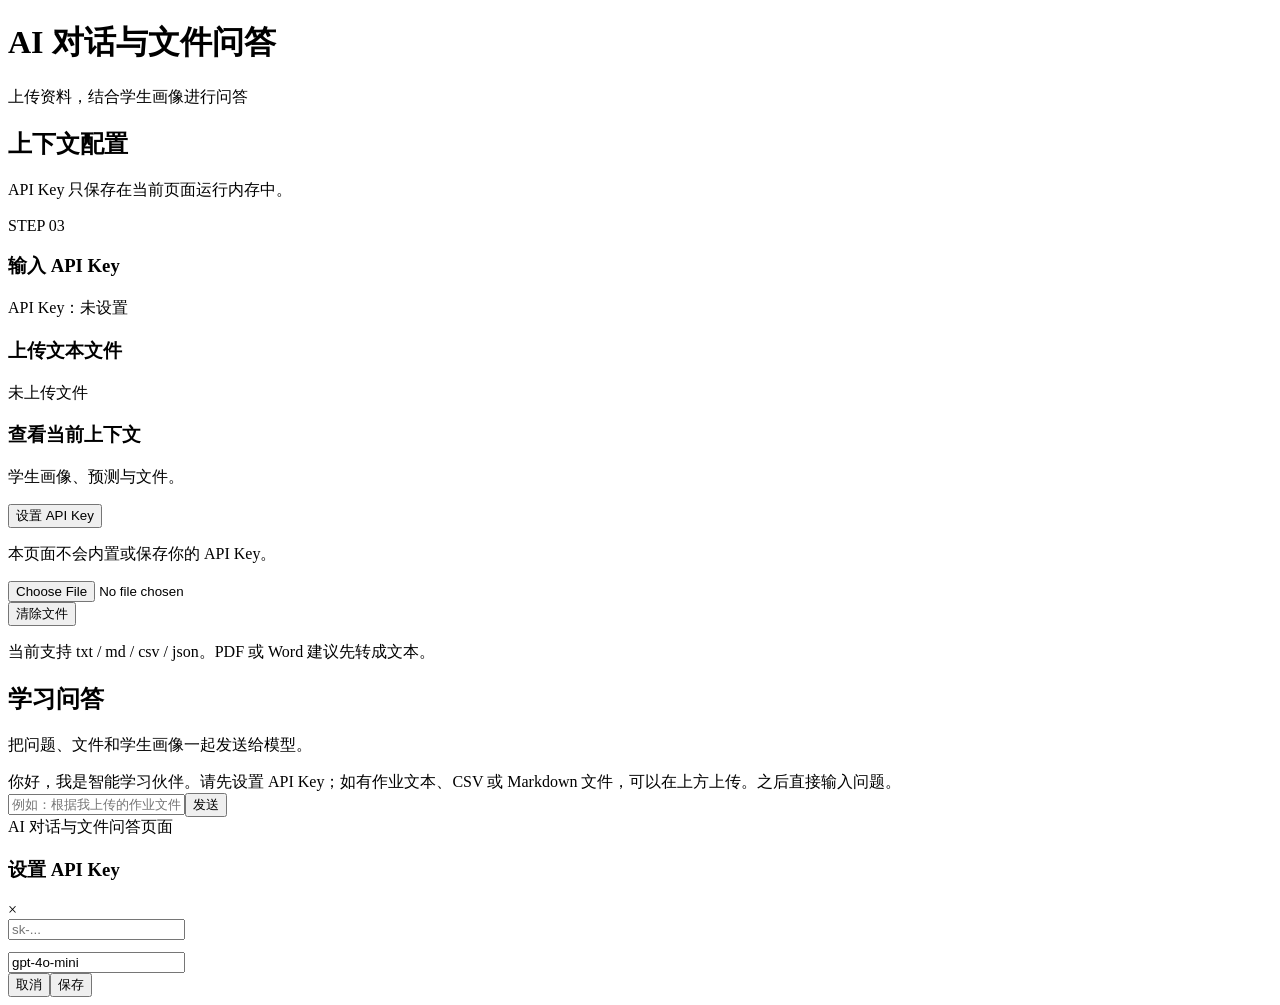
==== ai-chat.html @ 930dd2fe "Add files via upload" ====
<!DOCTYPE html><html lang="zh-CN"><head><meta charset="UTF-8"/><meta name="viewport" content="width=device-width, initial-scale=1.0"/><title>AI 对话与文件问答｜智能学习伙伴原型</title><link rel="stylesheet" href="assets/css/style.css"/></head>
<body><div class="container"><header class="site-header"><h1>AI 对话与文件问答</h1><p>上传资料，结合学生画像进行问答</p></header><nav id="main-nav" class="top-nav"></nav>
<main><section>
<div class="section-head"><div><h2 class="section-title">上下文配置</h2><p class="section-subtitle">API Key 只保存在当前页面运行内存中。</p></div><span class="step-badge">STEP 03</span></div>
<div class="grid-3">
  <div class="card action" data-action-group="ai-config" data-opens="key-panel" onclick="togglePanel('ai-config','key-panel')"><h3>输入 API Key</h3><p id="api-key-status">API Key：未设置</p></div>
  <div class="card action" data-action-group="ai-config" data-opens="file-panel" onclick="togglePanel('ai-config','file-panel')"><h3>上传文本文件</h3><p id="file-status">未上传文件</p></div>
  <div class="card action" data-action-group="ai-config" data-opens="context-panel" onclick="togglePanel('ai-config','context-panel'); setText('context-preview', buildProfileText(loadProfile()) + '\n\n文件：' + (uploadedFileName || '无'))"><h3>查看当前上下文</h3><p>学生画像、预测与文件。</p></div>
</div>
<div id="key-panel" data-panel-group="ai-config" class="accordion-panel"><button class="primary" onclick="openModal('apiKeyModal')">设置 API Key</button><p class="muted">本页面不会内置或保存你的 API Key。</p></div>
<div id="file-panel" data-panel-group="ai-config" class="accordion-panel"><div class="file-zone"><input type="file" id="file-input" accept=".txt,.md,.csv,.json"/><div class="toolbar"><button onclick="clearUploadedFile()">清除文件</button></div><div id="file-preview" class="file-preview hidden"></div></div><p class="muted">当前支持 txt / md / csv / json。PDF 或 Word 建议先转成文本。</p></div>
<div id="context-panel" data-panel-group="ai-config" class="accordion-panel"><div id="context-preview" class="result-box"></div></div>
</section>
<section><div class="section-head"><div><h2 class="section-title">学习问答</h2><p class="section-subtitle">把问题、文件和学生画像一起发送给模型。</p></div></div><div class="chat-container" id="chat-container"><div class="message assistant">你好，我是智能学习伙伴。请先设置 API Key；如有作业文本、CSV 或 Markdown 文件，可以在上方上传。之后直接输入问题。</div></div><div class="chat-input"><input type="text" id="chat-input" placeholder="例如：根据我上传的作业文件，帮我讲解第 2 题"/><button id="send-chat" class="primary">发送</button></div></section>
</main><footer class="footer">AI 对话与文件问答页面</footer></div>
<div id="apiKeyModal" class="modal"><div class="modal-content"><div class="modal-head"><h3>设置 API Key</h3><span class="close" onclick="closeModal('apiKeyModal')">&times;</span></div><input type="password" id="api-key-input" placeholder="sk-..." autocomplete="off"/><div style="height:12px"></div><input type="text" id="api-model-input" value="gpt-4o-mini"/><div class="toolbar"><button onclick="closeModal('apiKeyModal')">取消</button><button class="primary" onclick="saveApiKeyFromModal()">保存</button></div></div></div>
<script src="assets/js/common.js"></script><script src="assets/js/prediction.js"></script><script src="assets/js/ai.js"></script><script>renderMainNav('ai-chat.html'); bindChat();</script></body></html>
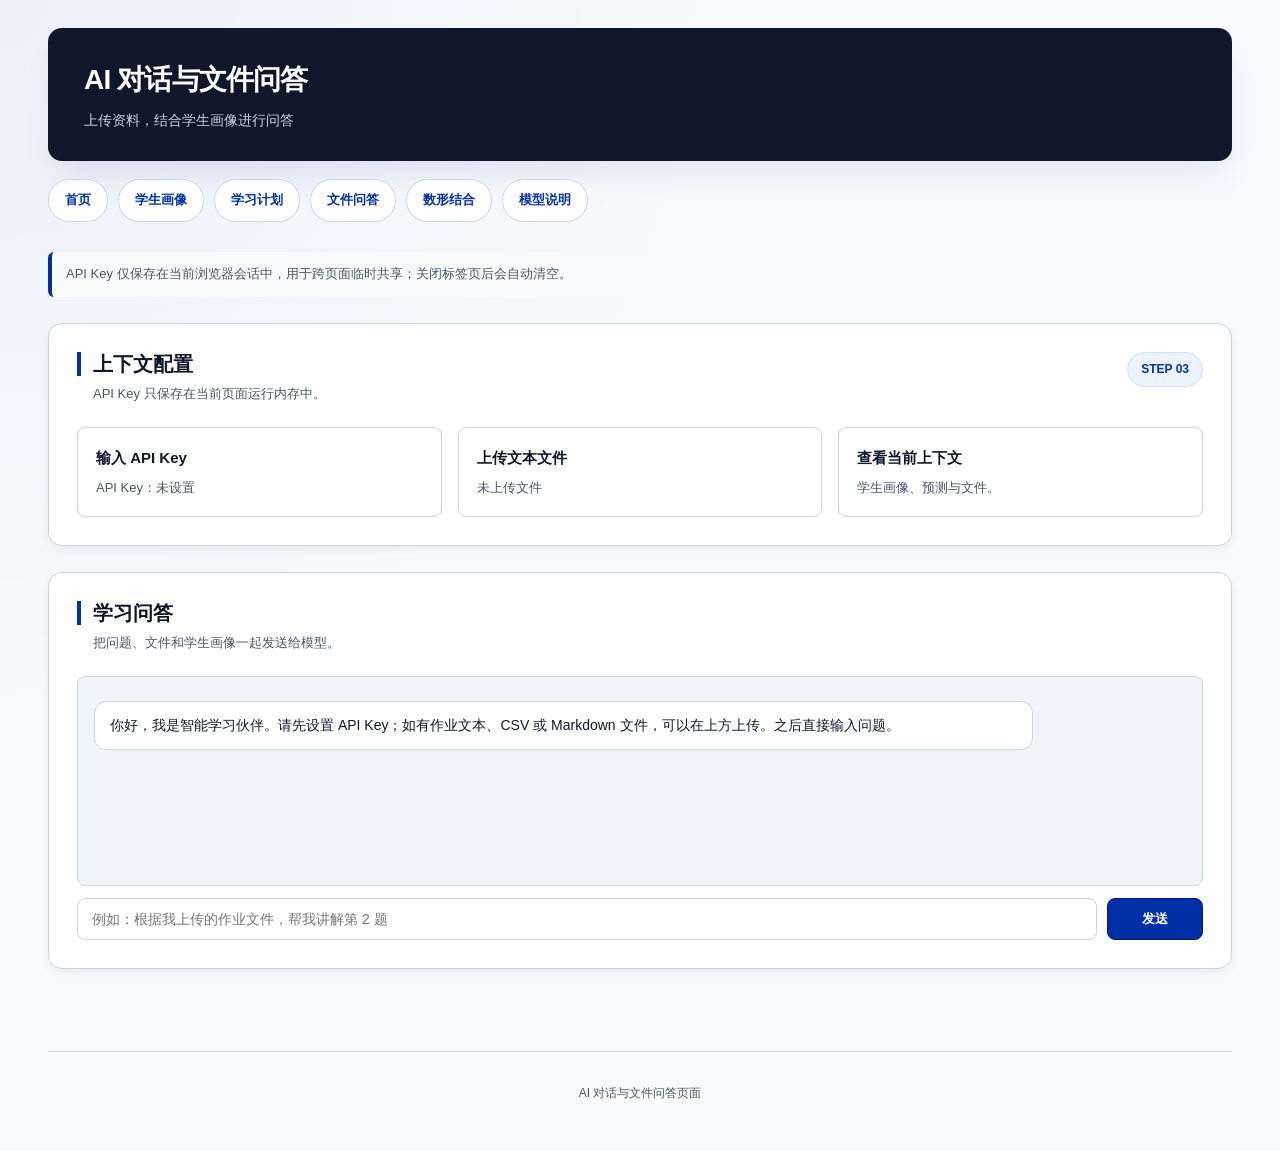
==== commit ef140485: "Add files via upload" ====
--- a/ai-chat.html
+++ b/ai-chat.html
@@ -1,5 +1,5 @@
 <!DOCTYPE html><html lang="zh-CN"><head><meta charset="UTF-8"/><meta name="viewport" content="width=device-width, initial-scale=1.0"/><title>AI 对话与文件问答｜智能学习伙伴原型</title><link rel="stylesheet" href="assets/css/style.css"/></head>
-<body><div class="container"><header class="site-header"><h1>AI 对话与文件问答</h1><p>上传资料，结合学生画像进行问答</p></header><nav id="main-nav" class="top-nav"></nav>
+<body><div class="container"><header class="site-header"><h1>AI 对话与文件问答</h1><p>上传资料，结合学生画像进行问答</p></header><nav id="main-nav" class="top-nav"></nav><div class="notice">API Key 仅保存在当前浏览器会话中，用于跨页面临时共享；关闭标签页后会自动清空。</div>
 <main><section>
 <div class="section-head"><div><h2 class="section-title">上下文配置</h2><p class="section-subtitle">API Key 只保存在当前页面运行内存中。</p></div><span class="step-badge">STEP 03</span></div>
 <div class="grid-3">
@@ -7,7 +7,7 @@
   <div class="card action" data-action-group="ai-config" data-opens="file-panel" onclick="togglePanel('ai-config','file-panel')"><h3>上传文本文件</h3><p id="file-status">未上传文件</p></div>
   <div class="card action" data-action-group="ai-config" data-opens="context-panel" onclick="togglePanel('ai-config','context-panel'); setText('context-preview', buildProfileText(loadProfile()) + '\n\n文件：' + (uploadedFileName || '无'))"><h3>查看当前上下文</h3><p>学生画像、预测与文件。</p></div>
 </div>
-<div id="key-panel" data-panel-group="ai-config" class="accordion-panel"><button class="primary" onclick="openModal('apiKeyModal')">设置 API Key</button><p class="muted">本页面不会内置或保存你的 API Key。</p></div>
+<div id="key-panel" data-panel-group="ai-config" class="accordion-panel"><div class="toolbar"><button class="primary" onclick="openModal('apiKeyModal')">设置 API Key</button><button onclick="clearApiKeySessionFromChat()">清除本次会话 Key</button></div><p class="muted">API Key 使用 sessionStorage 临时共享，仅限当前浏览器会话；关闭标签页后清空。</p></div>
 <div id="file-panel" data-panel-group="ai-config" class="accordion-panel"><div class="file-zone"><input type="file" id="file-input" accept=".txt,.md,.csv,.json"/><div class="toolbar"><button onclick="clearUploadedFile()">清除文件</button></div><div id="file-preview" class="file-preview hidden"></div></div><p class="muted">当前支持 txt / md / csv / json。PDF 或 Word 建议先转成文本。</p></div>
 <div id="context-panel" data-panel-group="ai-config" class="accordion-panel"><div id="context-preview" class="result-box"></div></div>
 </section>
--- a/assets/css/style.css
+++ b/assets/css/style.css
@@ -0,0 +1,123 @@
+:root {
+  --primary: #002FA7;
+  --primary-hover: #002485;
+  --primary-light: #edf2ff;
+  --primary-dark: #001C66;
+  --bg: #f8fafc;
+  --surface: #ffffff;
+  --surface-inset: #f1f5f9;
+  --border: #cbd5e1;
+  --text: #0f172a;
+  --muted: #475569;
+  --shadow: 0 4px 12px -2px rgba(15, 23, 42, 0.08);
+  --radius: 14px;
+  --radius-sm: 8px;
+}
+* { box-sizing: border-box; }
+html { scroll-behavior: smooth; }
+body {
+  margin: 0;
+  font-family: -apple-system, BlinkMacSystemFont, "Segoe UI", Roboto, "Helvetica Neue", Arial, "PingFang SC", sans-serif;
+  background: radial-gradient(circle at 0% 0%, rgba(0, 47, 167, 0.05) 0%, transparent 42%), var(--bg);
+  color: var(--text);
+  line-height: 1.6;
+  -webkit-font-smoothing: antialiased;
+}
+a { color: inherit; text-decoration: none; }
+.container { max-width: 1220px; margin: 0 auto; padding: 0 18px; }
+.site-header {
+  margin: 28px auto 0;
+  padding: 30px 36px;
+  background: #0f172a;
+  color: #fff;
+  border-radius: var(--radius);
+  box-shadow: 0 20px 32px -8px rgba(0, 47, 167, 0.10);
+}
+.site-header h1 { margin: 0 0 6px; font-size: 28px; letter-spacing: -0.03em; }
+.site-header p { margin: 0; color: #cbd5e1; font-size: 14px; }
+.top-nav { display: flex; flex-wrap: wrap; gap: 10px; margin: 18px 0 30px; }
+.nav-pill, .button, button {
+  display: inline-flex;
+  align-items: center;
+  justify-content: center;
+  border: 1px solid var(--border);
+  border-radius: 999px;
+  padding: 10px 16px;
+  background: #fff;
+  color: var(--primary);
+  font-weight: 650;
+  font-size: 13px;
+  cursor: pointer;
+  transition: .15s ease;
+}
+.nav-pill:hover, .button:hover, button:hover { background: var(--primary-light); border-color: #b8c7f8; }
+.button.primary, button.primary { background: var(--primary); color: #fff; border-color: var(--primary-dark); }
+.button.primary:hover, button.primary:hover { background: var(--primary-hover); }
+.button.danger, button.danger { color:#991b1b; border-color:#fecaca; background:#fff; }
+main { padding: 0 0 56px; }
+section, .panel {
+  background: var(--surface);
+  border: 1px solid var(--border);
+  border-radius: var(--radius);
+  padding: 28px;
+  margin: 26px 0;
+  box-shadow: var(--shadow);
+}
+.section-head { display:flex; align-items:flex-start; justify-content:space-between; gap:20px; margin-bottom:22px; }
+.section-title { margin:0; font-size:20px; border-left:4px solid var(--primary); padding-left:12px; line-height:1.2; }
+.section-subtitle { margin:8px 0 0 16px; color:var(--muted); font-size:13px; }
+.step-badge { background: var(--primary-light); color:var(--primary); border:1px solid #d4dfff; border-radius:999px; padding:7px 13px; font-weight:700; font-size:12px; white-space:nowrap; }
+.grid-2 { display:grid; grid-template-columns: 1fr 1fr; gap:20px; }
+.grid-3 { display:grid; grid-template-columns: repeat(3, 1fr); gap:16px; }
+.grid-4 { display:grid; grid-template-columns: repeat(4, 1fr); gap:14px; }
+@media (max-width: 900px) { .grid-2,.grid-3,.grid-4 { grid-template-columns:1fr; } .site-header{margin-top:0;border-radius:0;} }
+.card {
+  border:1px solid var(--border);
+  border-radius: var(--radius-sm);
+  background:#fff;
+  padding:18px;
+}
+.card.soft { background: var(--surface-inset); }
+.card.action { cursor:pointer; }
+.card.action:hover, .card.action.active { border-color:var(--primary); background:var(--primary-light); }
+.card h3 { margin:0 0 8px; font-size:15px; }
+.card p { margin:0; color:var(--muted); font-size:13px; }
+.muted { color:var(--muted); font-size:13px; }
+.kpi { display:flex; flex-direction:column; gap:6px; }
+.kpi-label { color:var(--muted); font-size:12px; }
+.kpi-value { color:var(--primary); font-size:26px; font-weight:800; letter-spacing:-.02em; }
+.slider-row { display:grid; grid-template-columns: 130px 1fr 92px; gap:16px; align-items:center; margin:18px 0; }
+.slider-row label { font-weight:650; font-size:14px; }
+.value-badge { background:var(--primary-light); color:var(--primary); border:1px solid #d5dfff; border-radius:999px; padding:6px 10px; text-align:center; font-weight:700; font-size:12px; }
+input[type="range"] { width:100%; accent-color: var(--primary); }
+input[type="text"], input[type="password"], textarea, select {
+  width:100%; padding:12px 14px; border:1px solid var(--border); border-radius:var(--radius-sm); background:#fff; color:var(--text); font-size:14px;
+}
+input:focus, textarea:focus { outline:none; border-color:var(--primary); box-shadow:0 0 0 3px rgba(0,47,167,.08); }
+textarea { min-height:110px; resize:vertical; }
+.toolbar { display:flex; flex-wrap:wrap; gap:10px; align-items:center; margin-top:14px; }
+.result-box { background:var(--surface-inset); border:1px solid var(--border); border-radius:var(--radius-sm); padding:16px; margin-top:14px; white-space:pre-wrap; }
+.accordion-panel { display:none; margin-top:16px; border:1px solid var(--border); border-radius:var(--radius-sm); padding:18px; background:#fff; }
+.accordion-panel.active { display:block; }
+.chat-container { min-height:210px; max-height:360px; overflow:auto; background:var(--surface-inset); border:1px solid var(--border); border-radius:var(--radius-sm); padding:16px; }
+.message { max-width:86%; padding:12px 15px; border-radius:12px; margin:8px 0; font-size:14px; white-space:pre-wrap; }
+.message.user { margin-left:auto; background:var(--primary); color:#fff; }
+.message.assistant { margin-right:auto; background:#fff; border:1px solid var(--border); }
+.chat-input { display:grid; grid-template-columns: 1fr 96px; gap:10px; margin-top:12px; }
+.chat-input button { border-radius:var(--radius-sm); white-space:nowrap; }
+.file-zone { border:2px dashed var(--border); background:var(--surface-inset); border-radius:var(--radius-sm); padding:18px; }
+.file-preview { margin-top:14px; max-height:150px; overflow:auto; padding:14px; background:#0f172a; color:#cbd5e1; border-radius:var(--radius-sm); font-family: ui-monospace, SFMono-Regular, Menlo, monospace; font-size:12px; white-space:pre-wrap; }
+.notice { border-left:4px solid var(--primary); background:#f8fafc; padding:12px 14px; border-radius:6px; color:var(--muted); font-size:13px; }
+.footer { color:var(--muted); text-align:center; padding:32px 0 48px; font-size:12px; border-top:1px solid var(--border); }
+.modal { display:none; position:fixed; inset:0; background:rgba(15,23,42,.42); z-index:999; padding:20px; }
+.modal.active { display:block; }
+.modal-content { max-width:520px; margin:12vh auto; background:#fff; border:1px solid var(--border); border-radius:var(--radius); padding:24px; box-shadow:0 25px 50px rgba(0,0,0,.18); }
+.modal-head { display:flex; justify-content:space-between; align-items:center; margin-bottom:18px; }
+.close { font-size:24px; cursor:pointer; color:var(--muted); }
+.ggb-pane { display:none; margin-top:16px; border:1px solid var(--border); border-radius:var(--radius-sm); min-height:480px; overflow:hidden; background:var(--surface-inset); }
+.ggb-pane.active { display:block; }
+.command-badges { display:flex; flex-wrap:wrap; gap:6px; margin-top:10px; }
+.command-badge { font-family:ui-monospace, SFMono-Regular, Menlo, monospace; font-size:12px; background:var(--primary-light); color:var(--primary-dark); border:1px solid #cbd5e1; border-radius:6px; padding:4px 8px; }
+.index-hero { display:grid; grid-template-columns: 1.1fr .9fr; gap:22px; align-items:stretch; }
+.index-card { min-height:145px; display:flex; flex-direction:column; justify-content:space-between; }
+@media (max-width: 900px) { .index-hero { grid-template-columns:1fr; } .chat-input { grid-template-columns:1fr; } .slider-row{grid-template-columns:1fr;} }
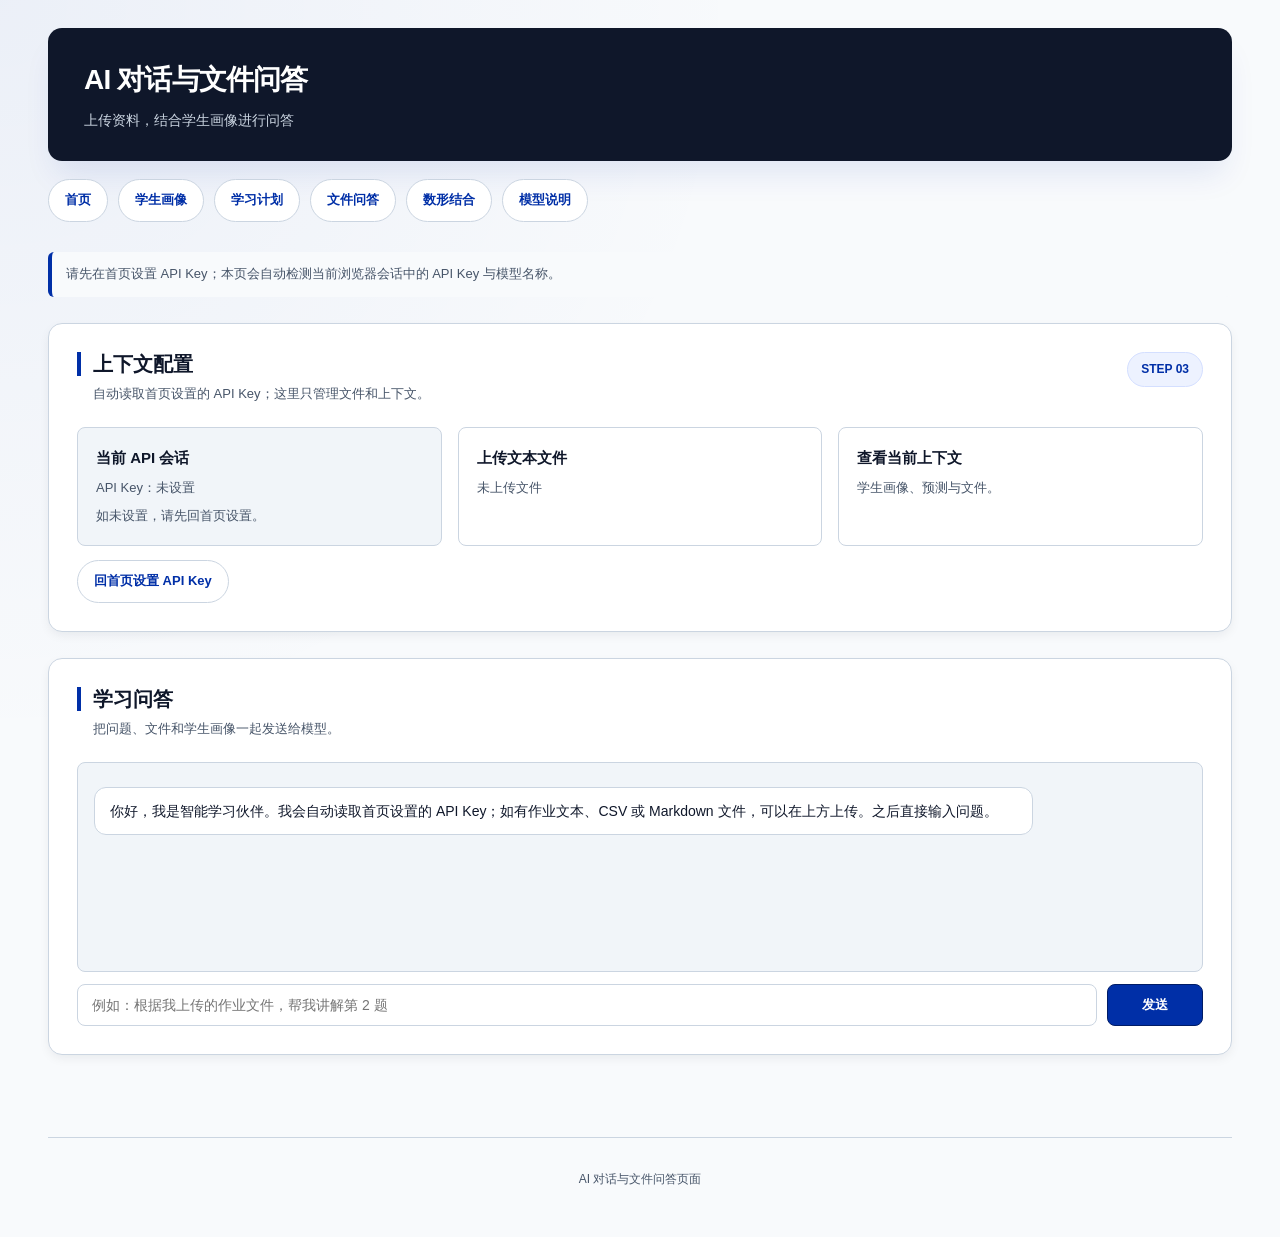
==== commit 65d180f3: "Add files via upload" ====
--- a/ai-chat.html
+++ b/ai-chat.html
@@ -1,17 +1,16 @@
 <!DOCTYPE html><html lang="zh-CN"><head><meta charset="UTF-8"/><meta name="viewport" content="width=device-width, initial-scale=1.0"/><title>AI 对话与文件问答｜智能学习伙伴原型</title><link rel="stylesheet" href="assets/css/style.css"/></head>
-<body><div class="container"><header class="site-header"><h1>AI 对话与文件问答</h1><p>上传资料，结合学生画像进行问答</p></header><nav id="main-nav" class="top-nav"></nav><div class="notice">API Key 仅保存在当前浏览器会话中，用于跨页面临时共享；关闭标签页后会自动清空。</div>
+<body><div class="container"><header class="site-header"><h1>AI 对话与文件问答</h1><p>上传资料，结合学生画像进行问答</p></header><nav id="main-nav" class="top-nav"></nav><div class="notice">请先在首页设置 API Key；本页会自动检测当前浏览器会话中的 API Key 与模型名称。</div>
 <main><section>
-<div class="section-head"><div><h2 class="section-title">上下文配置</h2><p class="section-subtitle">API Key 只保存在当前页面运行内存中。</p></div><span class="step-badge">STEP 03</span></div>
+<div class="section-head"><div><h2 class="section-title">上下文配置</h2><p class="section-subtitle">自动读取首页设置的 API Key；这里只管理文件和上下文。</p></div><span class="step-badge">STEP 03</span></div>
 <div class="grid-3">
-  <div class="card action" data-action-group="ai-config" data-opens="key-panel" onclick="togglePanel('ai-config','key-panel')"><h3>输入 API Key</h3><p id="api-key-status">API Key：未设置</p></div>
+  <div class="card soft"><h3>当前 API 会话</h3><p id="api-key-status">API Key：未设置</p><p class="muted" style="margin-top:8px;">如未设置，请先回首页设置。</p></div>
   <div class="card action" data-action-group="ai-config" data-opens="file-panel" onclick="togglePanel('ai-config','file-panel')"><h3>上传文本文件</h3><p id="file-status">未上传文件</p></div>
   <div class="card action" data-action-group="ai-config" data-opens="context-panel" onclick="togglePanel('ai-config','context-panel'); setText('context-preview', buildProfileText(loadProfile()) + '\n\n文件：' + (uploadedFileName || '无'))"><h3>查看当前上下文</h3><p>学生画像、预测与文件。</p></div>
 </div>
-<div id="key-panel" data-panel-group="ai-config" class="accordion-panel"><div class="toolbar"><button class="primary" onclick="openModal('apiKeyModal')">设置 API Key</button><button onclick="clearApiKeySessionFromChat()">清除本次会话 Key</button></div><p class="muted">API Key 使用 sessionStorage 临时共享，仅限当前浏览器会话；关闭标签页后清空。</p></div>
+<div class="toolbar"><a id="ai-home-api-link" class="button" href="index.html">回首页设置 API Key</a></div>
 <div id="file-panel" data-panel-group="ai-config" class="accordion-panel"><div class="file-zone"><input type="file" id="file-input" accept=".txt,.md,.csv,.json"/><div class="toolbar"><button onclick="clearUploadedFile()">清除文件</button></div><div id="file-preview" class="file-preview hidden"></div></div><p class="muted">当前支持 txt / md / csv / json。PDF 或 Word 建议先转成文本。</p></div>
 <div id="context-panel" data-panel-group="ai-config" class="accordion-panel"><div id="context-preview" class="result-box"></div></div>
 </section>
-<section><div class="section-head"><div><h2 class="section-title">学习问答</h2><p class="section-subtitle">把问题、文件和学生画像一起发送给模型。</p></div></div><div class="chat-container" id="chat-container"><div class="message assistant">你好，我是智能学习伙伴。请先设置 API Key；如有作业文本、CSV 或 Markdown 文件，可以在上方上传。之后直接输入问题。</div></div><div class="chat-input"><input type="text" id="chat-input" placeholder="例如：根据我上传的作业文件，帮我讲解第 2 题"/><button id="send-chat" class="primary">发送</button></div></section>
+<section><div class="section-head"><div><h2 class="section-title">学习问答</h2><p class="section-subtitle">把问题、文件和学生画像一起发送给模型。</p></div></div><div class="chat-container" id="chat-container"><div class="message assistant">你好，我是智能学习伙伴。我会自动读取首页设置的 API Key；如有作业文本、CSV 或 Markdown 文件，可以在上方上传。之后直接输入问题。</div></div><div class="chat-input"><input type="text" id="chat-input" placeholder="例如：根据我上传的作业文件，帮我讲解第 2 题"/><button id="send-chat" class="primary">发送</button></div></section>
 </main><footer class="footer">AI 对话与文件问答页面</footer></div>
-<div id="apiKeyModal" class="modal"><div class="modal-content"><div class="modal-head"><h3>设置 API Key</h3><span class="close" onclick="closeModal('apiKeyModal')">&times;</span></div><input type="password" id="api-key-input" placeholder="sk-..." autocomplete="off"/><div style="height:12px"></div><input type="text" id="api-model-input" value="gpt-4o-mini"/><div class="toolbar"><button onclick="closeModal('apiKeyModal')">取消</button><button class="primary" onclick="saveApiKeyFromModal()">保存</button></div></div></div>
 <script src="assets/js/common.js"></script><script src="assets/js/prediction.js"></script><script src="assets/js/ai.js"></script><script>renderMainNav('ai-chat.html'); bindChat();</script></body></html>
--- a/assets/css/style.css
+++ b/assets/css/style.css
@@ -121,3 +121,5 @@
 .index-hero { display:grid; grid-template-columns: 1.1fr .9fr; gap:22px; align-items:stretch; }
 .index-card { min-height:145px; display:flex; flex-direction:column; justify-content:space-between; }
 @media (max-width: 900px) { .index-hero { grid-template-columns:1fr; } .chat-input { grid-template-columns:1fr; } .slider-row{grid-template-columns:1fr;} }
+
+.hidden { display: none !important; }
